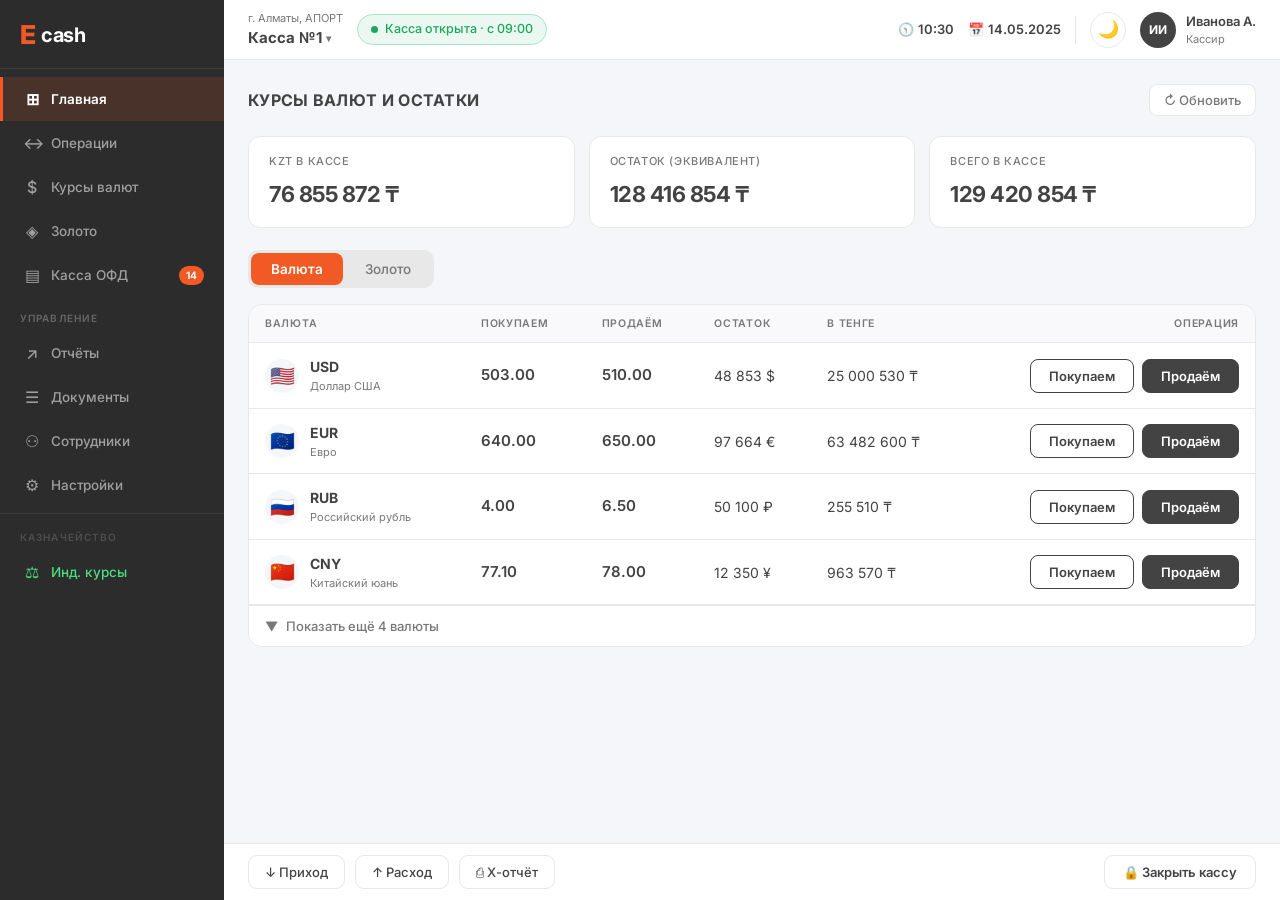
==== index.html @ a89a6f78 "refactor: move prototype files to repo root for GitHub Pages Co-Authored-By: Claude Sonnet 4.6 <nore" ====
<!DOCTYPE html>
<html lang="ru" data-theme="light">
<head>
<meta charset="UTF-8">
<meta name="viewport" content="width=device-width, initial-scale=1.0">
<title>Ecash — Касса</title>
<link rel="preconnect" href="https://fonts.googleapis.com">
<link href="https://fonts.googleapis.com/css2?family=Inter:wght@400;500;600;700;800&display=swap" rel="stylesheet">
<link rel="stylesheet" href="shared.css">
</head>
<body>

<div class="sidebar-overlay" id="overlay" onclick="closeSidebar()"></div>

<aside class="sidebar" id="sidebar">
  <div class="logo">
    <span class="logo-mark">E</span><span class="logo-name">cash</span>
  </div>
  <nav class="nav">
    <div class="nav-item active"><span class="nav-icon">⊞</span><span class="nav-label">Главная</span></div>
    <div class="nav-item" onclick="location.href='operations.html'"><span class="nav-icon">↔</span><span class="nav-label">Операции</span></div>
    <div class="nav-item"><span class="nav-icon">$</span><span class="nav-label">Курсы валют</span></div>
    <div class="nav-item"><span class="nav-icon">◈</span><span class="nav-label">Золото</span></div>
    <div class="nav-item"><span class="nav-icon">▤</span><span class="nav-label">Касса ОФД</span><span class="nav-badge">14</span></div>
    <div class="nav-section">Управление</div>
    <div class="nav-item"><span class="nav-icon">↗</span><span class="nav-label">Отчёты</span></div>
    <div class="nav-item"><span class="nav-icon">☰</span><span class="nav-label">Документы</span></div>
    <div class="nav-item"><span class="nav-icon">⚇</span><span class="nav-label">Сотрудники</span></div>
    <div class="nav-item"><span class="nav-icon">⚙</span><span class="nav-label">Настройки</span></div>
    <div class="nav-section nav-section-role">Казначейство</div>
    <div class="nav-item nav-treasury" onclick="window.open('treasury.html','treasury_window','width=1280,height=900')"><span class="nav-icon">⚖</span><span class="nav-label">Инд. курсы</span></div>
  </nav>
</aside>

<div class="main">
  <header class="header">
    <button class="hamburger" onclick="toggleSidebar()">☰</button>
    <div class="header-branch">
      <span class="header-location">г. Алматы, АПОРТ</span>
      <span class="header-cashier">Касса №1 <span class="caret">▾</span></span>
    </div>
    <div class="status-pill"><span class="status-dot"></span><span>Касса открыта · с 09:00</span></div>
    <div class="header-right">
      <span class="header-meta">🕥 <strong>10:30</strong></span>
      <span class="header-meta">📅 <strong>14.05.2025</strong></span>
      <div class="h-div"></div>
      <button class="btn-theme" onclick="toggleTheme()" id="btn-theme">🌙</button>
      <div class="header-user">
        <div class="avatar">ИИ</div>
        <div><div class="user-name">Иванова А.</div><div class="user-role">Кассир</div></div>
      </div>
    </div>
  </header>

  <div class="content">
    <div class="page-head">
      <h1 class="page-title">Курсы валют и остатки</h1>
      <button class="btn-icon-sm">↻ Обновить</button>
    </div>

    <div class="summary-cards">
      <div class="summary-card"><div class="card-label">KZT в кассе</div><div class="card-value">76 855 872 ₸</div></div>
      <div class="summary-card"><div class="card-label">Остаток (эквивалент)</div><div class="card-value">128 416 854 ₸</div></div>
      <div class="summary-card"><div class="card-label">Всего в кассе</div><div class="card-value">129 420 854 ₸</div></div>
    </div>

    <div class="tabs">
      <button class="tab active" onclick="switchTab('currency',this)">Валюта</button>
      <button class="tab" onclick="switchTab('gold',this)">Золото</button>
    </div>

    <!-- ВАЛЮТА -->
    <div id="tab-currency" class="tab-pane active">
      <div class="table-wrap">
        <table class="data-table">
          <thead>
            <tr>
              <th>Валюта</th>
              <th>Покупаем</th>
              <th>Продаём</th>
              <th>Остаток</th>
              <th>В тенге</th>
              <th style="text-align:right">Операция</th>
            </tr>
          </thead>
          <tbody>
            <tr><td><div class="cur-cell"><div class="cur-flag">🇺🇸</div><div><div class="cur-code">USD</div><div class="cur-name">Доллар США</div></div></div></td><td><span class="rate">503.00</span></td><td><span class="rate">510.00</span></td><td>48 853 $</td><td>25 000 530 ₸</td><td><div class="act-btns"><button class="btn-buy" onclick="go('buy-cur','USD')">Покупаем</button><button class="btn-sell" onclick="go('sell-cur','USD')">Продаём</button></div></td></tr>
            <tr><td><div class="cur-cell"><div class="cur-flag">🇪🇺</div><div><div class="cur-code">EUR</div><div class="cur-name">Евро</div></div></div></td><td><span class="rate">640.00</span></td><td><span class="rate">650.00</span></td><td>97 664 €</td><td>63 482 600 ₸</td><td><div class="act-btns"><button class="btn-buy" onclick="go('buy-cur','EUR')">Покупаем</button><button class="btn-sell" onclick="go('sell-cur','EUR')">Продаём</button></div></td></tr>
            <tr><td><div class="cur-cell"><div class="cur-flag">🇷🇺</div><div><div class="cur-code">RUB</div><div class="cur-name">Российский рубль</div></div></div></td><td><span class="rate">4.00</span></td><td><span class="rate">6.50</span></td><td>50 100 ₽</td><td>255 510 ₸</td><td><div class="act-btns"><button class="btn-buy" onclick="go('buy-cur','RUB')">Покупаем</button><button class="btn-sell" onclick="go('sell-cur','RUB')">Продаём</button></div></td></tr>
            <tr><td><div class="cur-cell"><div class="cur-flag">🇨🇳</div><div><div class="cur-code">CNY</div><div class="cur-name">Китайский юань</div></div></div></td><td><span class="rate">77.10</span></td><td><span class="rate">78.00</span></td><td>12 350 ¥</td><td>963 570 ₸</td><td><div class="act-btns"><button class="btn-buy" onclick="go('buy-cur','CNY')">Покупаем</button><button class="btn-sell" onclick="go('sell-cur','CNY')">Продаём</button></div></td></tr>
            <!-- Hidden extra currencies -->
            <tr class="hidden-row" id="ex-KGS"><td><div class="cur-cell"><div class="cur-flag">🇰🇬</div><div><div class="cur-code">KGS</div><div class="cur-name">Кыргызский сом</div></div></div></td><td><span class="rate">5.50</span></td><td><span class="rate">5.90</span></td><td>320 000 с</td><td>1 760 000 ₸</td><td><div class="act-btns"><button class="btn-buy" onclick="go('buy-cur','KGS')">Покупаем</button><button class="btn-sell" onclick="go('sell-cur','KGS')">Продаём</button></div></td></tr>
            <tr class="hidden-row" id="ex-GBP"><td><div class="cur-cell"><div class="cur-flag">🇬🇧</div><div><div class="cur-code">GBP</div><div class="cur-name">Британский фунт</div></div></div></td><td><span class="rate">625.00</span></td><td><span class="rate">635.00</span></td><td>8 200 £</td><td>5 127 000 ₸</td><td><div class="act-btns"><button class="btn-buy" onclick="go('buy-cur','GBP')">Покупаем</button><button class="btn-sell" onclick="go('sell-cur','GBP')">Продаём</button></div></td></tr>
            <tr class="hidden-row" id="ex-CHF"><td><div class="cur-cell"><div class="cur-flag">🇨🇭</div><div><div class="cur-code">CHF</div><div class="cur-name">Швейцарский франк</div></div></div></td><td><span class="rate">555.00</span></td><td><span class="rate">565.00</span></td><td>4 500 Fr</td><td>2 497 500 ₸</td><td><div class="act-btns"><button class="btn-buy" onclick="go('buy-cur','CHF')">Покупаем</button><button class="btn-sell" onclick="go('sell-cur','CHF')">Продаём</button></div></td></tr>
            <tr class="hidden-row" id="ex-TRY"><td><div class="cur-cell"><div class="cur-flag">🇹🇷</div><div><div class="cur-code">TRY</div><div class="cur-name">Турецкая лира</div></div></div></td><td><span class="rate">14.80</span></td><td><span class="rate">15.50</span></td><td>95 000 ₺</td><td>1 406 000 ₸</td><td><div class="act-btns"><button class="btn-buy" onclick="go('buy-cur','TRY')">Покупаем</button><button class="btn-sell" onclick="go('sell-cur','TRY')">Продаём</button></div></td></tr>
            <tr><td colspan="6" style="padding:0"><button class="btn-expand" onclick="toggleExtra()"><span class="expand-icon" id="exp-icon">▼</span><span id="exp-text">Показать ещё 4 валюты</span></button></td></tr>
          </tbody>
        </table>
      </div>
    </div>

    <!-- ЗОЛОТО -->
    <div id="tab-gold" class="tab-pane">
      <div class="table-wrap">
        <table class="data-table">
          <thead><tr><th>Актив</th><th>Покупаем</th><th>Продаём</th><th>Остаток</th><th style="text-align:right">Операция</th></tr></thead>
          <tbody>
            <tr><td><div class="cur-cell"><div class="cur-flag">🥇</div><div><div class="cur-code">1 г</div><div class="cur-name">Золотой слиток</div></div></div></td><td><span class="rate">56 991 ₸</span></td><td><span class="rate">58 992 ₸</span></td><td>—</td><td><div class="act-btns"><button class="btn-buy" onclick="go('buy-gold','GOLD1')">Покупаем</button><button class="btn-sell" disabled>Продаём</button></div></td></tr>
            <tr><td><div class="cur-cell"><div class="cur-flag">🥇</div><div><div class="cur-code">5 г</div><div class="cur-name">Золотой слиток</div></div></div></td><td><span class="rate">284 955 ₸</span></td><td><span class="rate">294 960 ₸</span></td><td>0 шт.</td><td><div class="act-btns"><button class="btn-buy" onclick="go('buy-gold','GOLD5')">Покупаем</button><button class="btn-sell" disabled>Продаём</button></div></td></tr>
            <tr><td><div class="cur-cell"><div class="cur-flag">🥇</div><div><div class="cur-code">10 г</div><div class="cur-name">Золотой слиток</div></div></div></td><td><span class="rate">569 910 ₸</span></td><td><span class="rate">589 920 ₸</span></td><td>1 шт.</td><td><div class="act-btns"><button class="btn-buy" onclick="go('buy-gold','GOLD10')">Покупаем</button><button class="btn-sell" onclick="go('sell-gold','GOLD10')">Продаём</button></div></td></tr>
            <tr><td><div class="cur-cell"><div class="cur-flag">🥇</div><div><div class="cur-code">20 г</div><div class="cur-name">Золотой слиток</div></div></div></td><td><span class="rate">1 139 820 ₸</span></td><td><span class="rate">1 179 840 ₸</span></td><td>0 шт.</td><td><div class="act-btns"><button class="btn-buy" onclick="go('buy-gold','GOLD20')">Покупаем</button><button class="btn-sell" disabled>Продаём</button></div></td></tr>
          </tbody>
        </table>
      </div>
    </div>
  </div>

  <footer class="footer">
    <button class="btn-foot">↓ Приход</button>
    <button class="btn-foot">↑ Расход</button>
    <button class="btn-foot">⎙ Х-отчёт</button>
    <div class="footer-space"></div>
    <button class="btn-close-cashier">🔒 Закрыть кассу</button>
  </footer>
</div>

<script>
// Theme
(function(){
  const t = localStorage.getItem('ecash-theme') || 'light';
  document.documentElement.dataset.theme = t;
  document.getElementById('btn-theme').textContent = t === 'dark' ? '☀️' : '🌙';
})();
function toggleTheme(){
  const d = document.documentElement.dataset.theme === 'dark';
  document.documentElement.dataset.theme = d ? 'light' : 'dark';
  document.getElementById('btn-theme').textContent = d ? '🌙' : '☀️';
  localStorage.setItem('ecash-theme', d ? 'light' : 'dark');
}

// Sidebar mobile
function toggleSidebar(){
  document.getElementById('sidebar').classList.toggle('mobile-open');
  document.getElementById('overlay').classList.toggle('show');
}
function closeSidebar(){
  document.getElementById('sidebar').classList.remove('mobile-open');
  document.getElementById('overlay').classList.remove('show');
}

// Tabs
function switchTab(n,el){
  document.querySelectorAll('.tab').forEach(b=>b.classList.remove('active'));
  document.querySelectorAll('.tab-pane').forEach(p=>p.classList.remove('active'));
  el.classList.add('active');
  document.getElementById('tab-'+n).classList.add('active');
}

// Expand currencies
let extraOpen=false;
function toggleExtra(){
  extraOpen=!extraOpen;
  ['KGS','GBP','CHF','TRY'].forEach(c=>document.getElementById('ex-'+c).classList.toggle('visible',extraOpen));
  document.getElementById('exp-icon').classList.toggle('open',extraOpen);
  document.getElementById('exp-text').textContent=extraOpen?'Свернуть':'Показать ещё 4 валюты';
}

function go(t,c){ location.href='operation.html?t='+t+'&c='+c+'&new=1'; }
</script>
</body>
</html>
---- shared.css ----
/* ===== ECASH DESIGN SYSTEM ===== */

/* LIGHT THEME (default) */
:root {
  --brand: #F15A25;
  --sidebar-bg: #2C2C2C;
  --bg: #F4F6F9;
  --surface: #FFFFFF;
  --surface-2: #F9F9FB;
  --border: #E8E8E8;
  --text: #434343;
  --text-mid: #787878;
  --text-light: #B0B0B0;
  --success: #1BA85D;
  --success-bg: #EBF8F2;
  --success-border: #A7E4C5;
  --danger: #D93025;
  --danger-bg: #FEF0EF;
  --danger-border: #F5C2C0;
  --warning-bg: #FFF8E7;
  --warning-border: #F5D97A;
  --warning-text: #7A5800;
  --info-bg: #F0F5FF;
  --info-border: #C3D4F5;
  --pending-bg: #FFF8E7;
  --pending-border: #F5D97A;
  --shadow: 0 2px 12px rgba(0,0,0,0.07);
}

/* DARK THEME */
[data-theme="dark"] {
  --bg: #111111;
  --surface: #1C1C1C;
  --surface-2: #242424;
  --border: #2E2E2E;
  --text: #EFEFEF;
  --text-mid: #909090;
  --text-light: #555555;
  --success-bg: #0D2E1A;
  --success-border: #1A5C36;
  --danger-bg: #2A0D0A;
  --danger-border: #5C1A16;
  --warning-bg: #2A1F00;
  --warning-border: #6B4E00;
  --warning-text: #F5C842;
  --info-bg: #0D1A2E;
  --info-border: #1A3A6B;
  --pending-bg: #2A1F00;
  --pending-border: #6B4E00;
  --shadow: 0 2px 12px rgba(0,0,0,0.3);
}

*, *::before, *::after { margin:0; padding:0; box-sizing:border-box; }

body {
  font-family: 'Inter', -apple-system, BlinkMacSystemFont, sans-serif;
  background: var(--bg);
  color: var(--text);
  display: flex;
  height: 100vh;
  overflow: hidden;
  font-size: 14px;
  line-height: 1.5;
  transition: background 0.2s, color 0.2s;
}

/* ===== SIDEBAR ===== */
.sidebar {
  width: 224px;
  background: var(--sidebar-bg);
  display: flex;
  flex-direction: column;
  flex-shrink: 0;
  transition: width 0.2s;
  z-index: 50;
}

.logo {
  padding: 20px 20px 18px;
  border-bottom: 1px solid rgba(255,255,255,0.08);
  display: flex;
  align-items: center;
  gap: 6px;
  overflow: hidden;
}

.logo-mark { font-size: 26px; font-weight: 800; color: var(--brand); letter-spacing: -1px; line-height: 1; }
.logo-name { font-size: 20px; font-weight: 700; color: #FFFFFF; letter-spacing: -0.5px; white-space: nowrap; }

.nav { flex: 1; padding: 8px 0; overflow-y: auto; overflow-x: hidden; }
.nav::-webkit-scrollbar { width: 3px; }
.nav::-webkit-scrollbar-track { background: transparent; }
.nav::-webkit-scrollbar-thumb { background: rgba(255,255,255,0.1); border-radius: 3px; }

.nav-section {
  padding: 14px 20px 5px;
  font-size: 10px;
  font-weight: 600;
  text-transform: uppercase;
  letter-spacing: 1.1px;
  color: rgba(255,255,255,0.28);
  white-space: nowrap;
  overflow: hidden;
}

.nav-item {
  display: flex;
  align-items: center;
  gap: 10px;
  padding: 10px 20px;
  font-size: 13.5px;
  font-weight: 500;
  color: rgba(255,255,255,0.55);
  border-left: 3px solid transparent;
  cursor: pointer;
  transition: all 0.13s;
  white-space: nowrap;
  overflow: hidden;
  text-decoration: none;
}
.nav-item:hover { background: rgba(255,255,255,0.07); color: rgba(255,255,255,0.9); }
.nav-item.active { background: rgba(241,90,37,0.15); color: #fff; border-left-color: var(--brand); font-weight: 600; }

.nav-icon { font-size: 16px; width: 18px; text-align: center; flex-shrink: 0; }
.nav-label { flex: 1; overflow: hidden; }
.nav-badge { background: var(--brand); color: #fff; font-size: 10px; font-weight: 700; padding: 2px 7px; border-radius: 20px; flex-shrink: 0; }

/* Treasury role switch item */
.nav-item.nav-treasury { color: #4ade80; border-left-color: transparent; }
.nav-item.nav-treasury:hover { background: rgba(27,168,93,.15); color: #6ee7a0; }
.nav-item.nav-treasury.active { background: rgba(27,168,93,.2); color: #4ade80; border-left-color: #1BA85D; }
.nav-section.nav-section-role { color: rgba(255,255,255,.16); border-top: 1px solid rgba(255,255,255,.08); margin-top: 6px; padding-top: 16px; }

/* ===== MAIN ===== */
.main { flex: 1; display: flex; flex-direction: column; overflow: hidden; min-width: 0; }

/* ===== HEADER ===== */
.header {
  background: var(--surface);
  border-bottom: 1px solid var(--border);
  padding: 0 24px;
  height: 60px;
  display: flex;
  align-items: center;
  gap: 14px;
  flex-shrink: 0;
  transition: background 0.2s, border-color 0.2s;
}

.header-branch { display: flex; flex-direction: column; gap: 1px; }
.header-location { font-size: 11px; color: var(--text-mid); }
.header-cashier { font-size: 15px; font-weight: 700; cursor: pointer; display: flex; align-items: center; gap: 4px; }
.caret { font-size: 10px; color: var(--text-mid); }

.status-pill {
  display: flex;
  align-items: center;
  gap: 7px;
  background: var(--success-bg);
  border: 1px solid var(--success-border);
  color: var(--success);
  font-size: 12.5px;
  font-weight: 500;
  padding: 5px 13px;
  border-radius: 20px;
  white-space: nowrap;
}
.status-dot { width: 7px; height: 7px; border-radius: 50%; background: var(--success); }

.header-right { margin-left: auto; display: flex; align-items: center; gap: 14px; }

.header-meta { font-size: 13px; color: var(--text-mid); white-space: nowrap; }
.header-meta strong { color: var(--text); font-weight: 600; }

.h-div { width: 1px; height: 28px; background: var(--border); }

/* THEME TOGGLE */
.btn-theme {
  width: 36px;
  height: 36px;
  border-radius: 50%;
  border: 1.5px solid var(--border);
  background: var(--surface);
  cursor: pointer;
  display: flex;
  align-items: center;
  justify-content: center;
  font-size: 17px;
  transition: all 0.13s;
  flex-shrink: 0;
}
.btn-theme:hover { border-color: var(--text); }

/* HAMBURGER */
.hamburger {
  display: none;
  width: 36px;
  height: 36px;
  border: 1.5px solid var(--border);
  background: var(--surface);
  border-radius: 8px;
  cursor: pointer;
  align-items: center;
  justify-content: center;
  font-size: 18px;
  color: var(--text);
  flex-shrink: 0;
}

.header-user { display: flex; align-items: center; gap: 10px; cursor: pointer; }
.avatar { width: 36px; height: 36px; border-radius: 50%; background: var(--text); color: var(--surface); font-size: 12px; font-weight: 700; display: flex; align-items: center; justify-content: center; flex-shrink: 0; }
.user-name { font-size: 13px; font-weight: 600; }
.user-role { font-size: 11px; color: var(--text-mid); }

/* ===== CONTENT ===== */
.content { flex: 1; overflow-y: auto; padding: 24px; }
.content::-webkit-scrollbar { width: 6px; }
.content::-webkit-scrollbar-track { background: transparent; }
.content::-webkit-scrollbar-thumb { background: var(--border); border-radius: 3px; }

.back-link {
  display: inline-flex;
  align-items: center;
  gap: 6px;
  color: var(--text-mid);
  font-size: 13px;
  font-weight: 500;
  cursor: pointer;
  margin-bottom: 20px;
  transition: color 0.13s;
}
.back-link:hover { color: var(--text); }

.page-head { display: flex; align-items: center; justify-content: space-between; margin-bottom: 20px; flex-wrap: wrap; gap: 12px; }
.page-title { font-size: 16px; font-weight: 700; text-transform: uppercase; letter-spacing: 0.3px; }

/* ===== CARDS ===== */
.card {
  background: var(--surface);
  border: 1px solid var(--border);
  border-radius: 14px;
  padding: 20px 24px;
  margin-bottom: 16px;
  transition: background 0.2s, border-color 0.2s;
  box-shadow: var(--shadow);
}

.summary-cards { display: grid; grid-template-columns: repeat(3,1fr); gap: 14px; margin-bottom: 22px; }
.summary-card { background: var(--surface); border: 1px solid var(--border); border-radius: 12px; padding: 16px 20px; transition: background 0.2s; }
.card-label { font-size: 11px; font-weight: 500; text-transform: uppercase; letter-spacing: 0.6px; color: var(--text-mid); margin-bottom: 8px; }
.card-value { font-size: 22px; font-weight: 700; letter-spacing: -0.5px; color: var(--text); }

/* ===== TABS ===== */
.tabs { display: inline-flex; background: var(--border); border-radius: 10px; padding: 3px; gap: 2px; margin-bottom: 16px; }
.tab { padding: 8px 20px; border: none; background: none; border-radius: 8px; font-family: inherit; font-size: 13.5px; font-weight: 500; color: var(--text-mid); cursor: pointer; transition: all 0.13s; white-space: nowrap; }
.tab.active { background: var(--brand); color: white; font-weight: 600; }

/* ===== TABLE ===== */
.table-wrap { background: var(--surface); border: 1px solid var(--border); border-radius: 14px; overflow: hidden; margin-bottom: 16px; transition: background 0.2s; }
.data-table { width: 100%; border-collapse: collapse; }
.data-table thead th { padding: 11px 16px; text-align: left; font-size: 10.5px; font-weight: 600; text-transform: uppercase; letter-spacing: 0.7px; color: var(--text-mid); background: var(--surface-2); border-bottom: 1px solid var(--border); }
.data-table tbody tr { border-bottom: 1px solid var(--border); transition: background 0.1s; }
.data-table tbody tr:last-child { border-bottom: none; }
.data-table tbody tr:hover { background: var(--surface-2); }
.data-table td { padding: 13px 16px; vertical-align: middle; color: var(--text); }

.cur-cell { display: flex; align-items: center; gap: 11px; }
.cur-flag { width: 34px; height: 34px; border-radius: 50%; background: var(--bg); display: flex; align-items: center; justify-content: center; font-size: 20px; flex-shrink: 0; }
.cur-code { font-weight: 700; font-size: 14px; }
.cur-name { font-size: 11px; color: var(--text-mid); margin-top: 1px; }
.rate { font-weight: 600; font-size: 15px; }

/* ===== BUTTONS ===== */
.act-btns { display: flex; gap: 8px; justify-content: flex-end; }

.btn-buy {
  padding: 8px 18px;
  border: 1.5px solid var(--text);
  background: transparent;
  color: var(--text);
  border-radius: 8px;
  font-family: inherit;
  font-size: 13px;
  font-weight: 600;
  cursor: pointer;
  transition: all 0.13s;
  white-space: nowrap;
}
.btn-buy:hover { background: var(--text); color: var(--surface); }

.btn-sell {
  padding: 8px 18px;
  border: 1.5px solid var(--text);
  background: var(--text);
  color: var(--surface);
  border-radius: 8px;
  font-family: inherit;
  font-size: 13px;
  font-weight: 600;
  cursor: pointer;
  transition: all 0.13s;
  white-space: nowrap;
}
.btn-sell:hover { opacity: 0.85; }
.btn-sell:disabled { background: var(--border); border-color: var(--border); color: var(--text-light); cursor: not-allowed; }

.btn-primary {
  display: inline-flex; align-items: center; justify-content: center; gap: 8px;
  padding: 14px 24px;
  border: none;
  background: var(--brand);
  color: white;
  border-radius: 10px;
  font-family: inherit;
  font-size: 14px;
  font-weight: 700;
  cursor: pointer;
  transition: opacity 0.13s;
  white-space: nowrap;
}
.btn-primary:hover { opacity: 0.9; }
.btn-primary:disabled { background: var(--text-light); cursor: not-allowed; opacity: 1; }

.btn-secondary {
  display: inline-flex; align-items: center; justify-content: center; gap: 8px;
  padding: 14px 24px;
  border: 1.5px solid var(--border);
  background: var(--surface);
  color: var(--text);
  border-radius: 10px;
  font-family: inherit;
  font-size: 14px;
  font-weight: 600;
  cursor: pointer;
  transition: border-color 0.13s;
  white-space: nowrap;
}
.btn-secondary:hover { border-color: var(--text); }

.btn-danger {
  display: inline-flex; align-items: center; justify-content: center; gap: 8px;
  padding: 14px 24px;
  border: 1.5px solid var(--danger);
  background: transparent;
  color: var(--danger);
  border-radius: 10px;
  font-family: inherit;
  font-size: 14px;
  font-weight: 600;
  cursor: pointer;
  transition: all 0.13s;
}
.btn-danger:hover { background: var(--danger); color: white; }

.btn-icon-sm {
  padding: 7px 14px;
  border: 1.5px solid var(--border);
  background: var(--surface);
  border-radius: 8px;
  cursor: pointer;
  font-size: 13px;
  color: var(--text-mid);
  font-family: inherit;
  font-weight: 500;
  transition: all 0.13s;
  display: flex; align-items: center; gap: 6px;
}
.btn-icon-sm:hover { border-color: var(--text); color: var(--text); }

/* STATUS BADGES */
.badge {
  display: inline-flex; align-items: center; gap: 5px;
  padding: 4px 10px;
  border-radius: 20px;
  font-size: 11.5px;
  font-weight: 600;
  white-space: nowrap;
}
.badge-pending { background: var(--pending-bg); color: #8A6A00; border: 1px solid var(--pending-border); }
.badge-approved { background: var(--success-bg); color: var(--success); border: 1px solid var(--success-border); }
.badge-executed { background: var(--success-bg); color: var(--success); border: 1px solid var(--success-border); }
.badge-rejected { background: var(--danger-bg); color: var(--danger); border: 1px solid var(--danger-border); }
.badge-cancelled { background: var(--surface-2); color: var(--text-mid); border: 1px solid var(--border); }

/* FORMS */
.form-grid-1 { display: grid; grid-template-columns: 1fr; gap: 16px; margin-bottom: 16px; }
.form-grid-2 { display: grid; grid-template-columns: 1fr 1fr; gap: 16px; margin-bottom: 16px; }
.form-grid-3 { display: grid; grid-template-columns: 1fr 1fr 1fr; gap: 16px; margin-bottom: 16px; }
.form-grid-4 { display: grid; grid-template-columns: 1fr 1fr 1fr 1fr; gap: 16px; margin-bottom: 16px; }
.span-2 { grid-column: span 2; }
.span-3 { grid-column: span 3; }

.form-group { display: flex; flex-direction: column; gap: 7px; }
.form-label { font-size: 11px; font-weight: 600; text-transform: uppercase; letter-spacing: 0.6px; color: var(--text-mid); display: flex; align-items: center; gap: 4px; }
.req { color: var(--brand); font-size: 14px; line-height: 1; }

.form-input, .form-select, .form-textarea {
  padding: 12px 14px;
  border: 1.5px solid var(--border);
  border-radius: 9px;
  font-family: inherit;
  font-size: 14px;
  color: var(--text);
  background: var(--surface);
  outline: none;
  transition: border-color 0.15s, background 0.2s;
  width: 100%;
  appearance: none;
}
.form-input:focus, .form-select:focus, .form-textarea:focus { border-color: var(--text); }
.form-input[readonly], .form-input.readonly { background: var(--surface-2); color: var(--text-mid); cursor: default; }
.form-input.error { border-color: var(--danger); }
.form-select { background-image: url("data:image/svg+xml,%3Csvg xmlns='http://www.w3.org/2000/svg' width='12' height='8' viewBox='0 0 12 8'%3E%3Cpath fill='%23787878' d='M6 8L0 0h12z'/%3E%3C/svg%3E"); background-repeat: no-repeat; background-position: right 14px center; padding-right: 36px; cursor: pointer; }
.form-textarea { resize: vertical; min-height: 80px; }

.input-wrap { position: relative; }
.input-wrap .form-input { padding-right: 50px; }
.input-suffix { position: absolute; right: 14px; top: 50%; transform: translateY(-50%); font-size: 13px; font-weight: 600; color: var(--text-mid); pointer-events: none; }

.field-error { font-size: 11px; color: var(--danger); display: none; }
.field-error.show { display: block; }

/* TOGGLE BUTTON GROUP */
.toggle-group { display: flex; border: 1.5px solid var(--border); border-radius: 9px; overflow: hidden; }
.toggle-opt { flex: 1; padding: 11px; border: none; border-right: 1.5px solid var(--border); background: var(--surface); font-family: inherit; font-size: 13.5px; font-weight: 500; color: var(--text-mid); cursor: pointer; transition: all 0.13s; text-align: center; }
.toggle-opt:last-child { border-right: none; }
.toggle-opt.active { background: var(--text); color: var(--surface); font-weight: 600; }

/* DIVIDER */
.card-sep { height: 1px; background: var(--border); margin: 4px -24px 20px; }
.form-sep { height: 1px; background: var(--border); margin-bottom: 20px; }

/* ===== FOOTER ===== */
.footer {
  background: var(--surface);
  border-top: 1px solid var(--border);
  padding: 11px 24px;
  display: flex;
  align-items: center;
  gap: 10px;
  flex-shrink: 0;
  transition: background 0.2s;
}
.btn-foot { display: flex; align-items: center; gap: 7px; padding: 8px 16px; border: 1.5px solid var(--border); background: var(--surface); border-radius: 9px; font-family: inherit; font-size: 13px; font-weight: 500; color: var(--text); cursor: pointer; transition: border-color 0.13s; }
.btn-foot:hover { border-color: var(--text); }
.footer-space { flex: 1; }
.btn-close-cashier { display: flex; align-items: center; gap: 7px; padding: 8px 18px; border: 1.5px solid var(--border); background: var(--surface); color: var(--text); border-radius: 9px; font-family: inherit; font-size: 13px; font-weight: 600; cursor: pointer; transition: all 0.13s; }
.btn-close-cashier:hover { border-color: var(--danger); color: var(--danger); }

/* EXPAND TABLE BUTTON */
.btn-expand { width: 100%; padding: 12px 16px; border: none; border-top: 1px solid var(--border); background: var(--surface); font-family: inherit; font-size: 13px; font-weight: 500; color: var(--text-mid); cursor: pointer; text-align: left; display: flex; align-items: center; gap: 8px; transition: background 0.1s; }
.btn-expand:hover { background: var(--surface-2); color: var(--text); }
.expand-icon { display: inline-block; transition: transform 0.2s; }
.expand-icon.open { transform: rotate(180deg); }
.hidden-row { display: none; }
.hidden-row.visible { display: table-row; }
.tab-pane { display: none; }
.tab-pane.active { display: block; }

/* OVERLAY for mobile sidebar */
.sidebar-overlay { display: none; position: fixed; inset: 0; background: rgba(0,0,0,0.5); z-index: 40; }
.sidebar-overlay.show { display: block; }

/* ===== RESPONSIVE ===== */
@media (max-width: 1023px) {
  .sidebar { width: 64px; }
  .logo-name { display: none; }
  .nav-label { display: none; }
  .nav-badge { display: none; }
  .nav-section { display: none; }
  .nav-item { justify-content: center; padding: 12px; gap: 0; }
  .status-pill span:not(.status-dot) { display: none; }
  .header-meta { display: none; }
  .summary-cards { grid-template-columns: 1fr 1fr; }
  .user-name, .user-role { display: none; }
}

@media (max-width: 767px) {
  .sidebar { position: fixed; left: -224px; width: 224px; height: 100vh; transition: left 0.25s; }
  .sidebar.mobile-open { left: 0; }
  .sidebar.mobile-open .logo-name { display: block; }
  .sidebar.mobile-open .nav-label { display: block; }
  .sidebar.mobile-open .nav-badge { display: flex; }
  .sidebar.mobile-open .nav-section { display: block; }
  .sidebar.mobile-open .nav-item { justify-content: flex-start; padding: 10px 20px; gap: 10px; }
  .hamburger { display: flex; }
  .summary-cards { grid-template-columns: 1fr; }
  .form-grid-2, .form-grid-3, .form-grid-4 { grid-template-columns: 1fr; }
  .span-2, .span-3 { grid-column: span 1; }
  .content { padding: 16px; }
  .header { padding: 0 16px; }
  .footer { padding: 10px 16px; }
  .btn-foot span { display: none; }
  .act-btns { flex-direction: column; }
  .btn-buy, .btn-sell { width: 100%; justify-content: center; }
  .op-tabs { flex-wrap: wrap; }
  .op-tab { flex: 1; }
  .data-table { font-size: 12px; }
  .data-table td, .data-table th { padding: 10px 10px; }
  .cur-flag { width: 28px; height: 28px; font-size: 17px; }
}

/* Theme transition */
* { transition-property: background-color, border-color, color; transition-duration: 0.2s; }
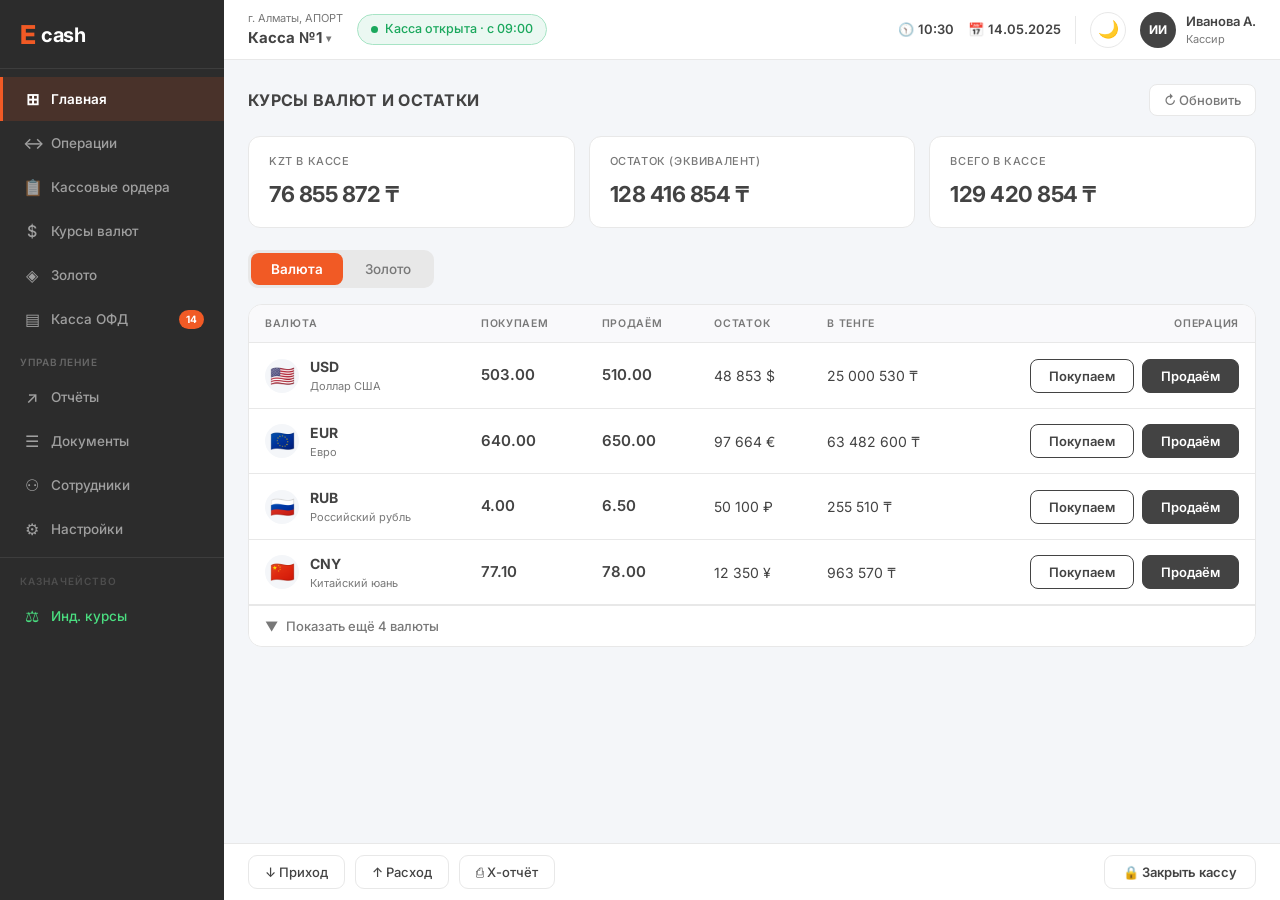
==== commit 8fcdbfb7: "feat: add cash orders module (PKO/RKO) with accountant and cashier roles - cash-orders.html: registr" ====
--- a/index.html
+++ b/index.html
@@ -19,6 +19,7 @@
   <nav class="nav">
     <div class="nav-item active"><span class="nav-icon">⊞</span><span class="nav-label">Главная</span></div>
     <div class="nav-item" onclick="location.href='operations.html'"><span class="nav-icon">↔</span><span class="nav-label">Операции</span></div>
+    <div class="nav-item" onclick="location.href='cash-orders.html'"><span class="nav-icon">📋</span><span class="nav-label">Кассовые ордера</span></div>
     <div class="nav-item"><span class="nav-icon">$</span><span class="nav-label">Курсы валют</span></div>
     <div class="nav-item"><span class="nav-icon">◈</span><span class="nav-label">Золото</span></div>
     <div class="nav-item"><span class="nav-icon">▤</span><span class="nav-label">Касса ОФД</span><span class="nav-badge">14</span></div>
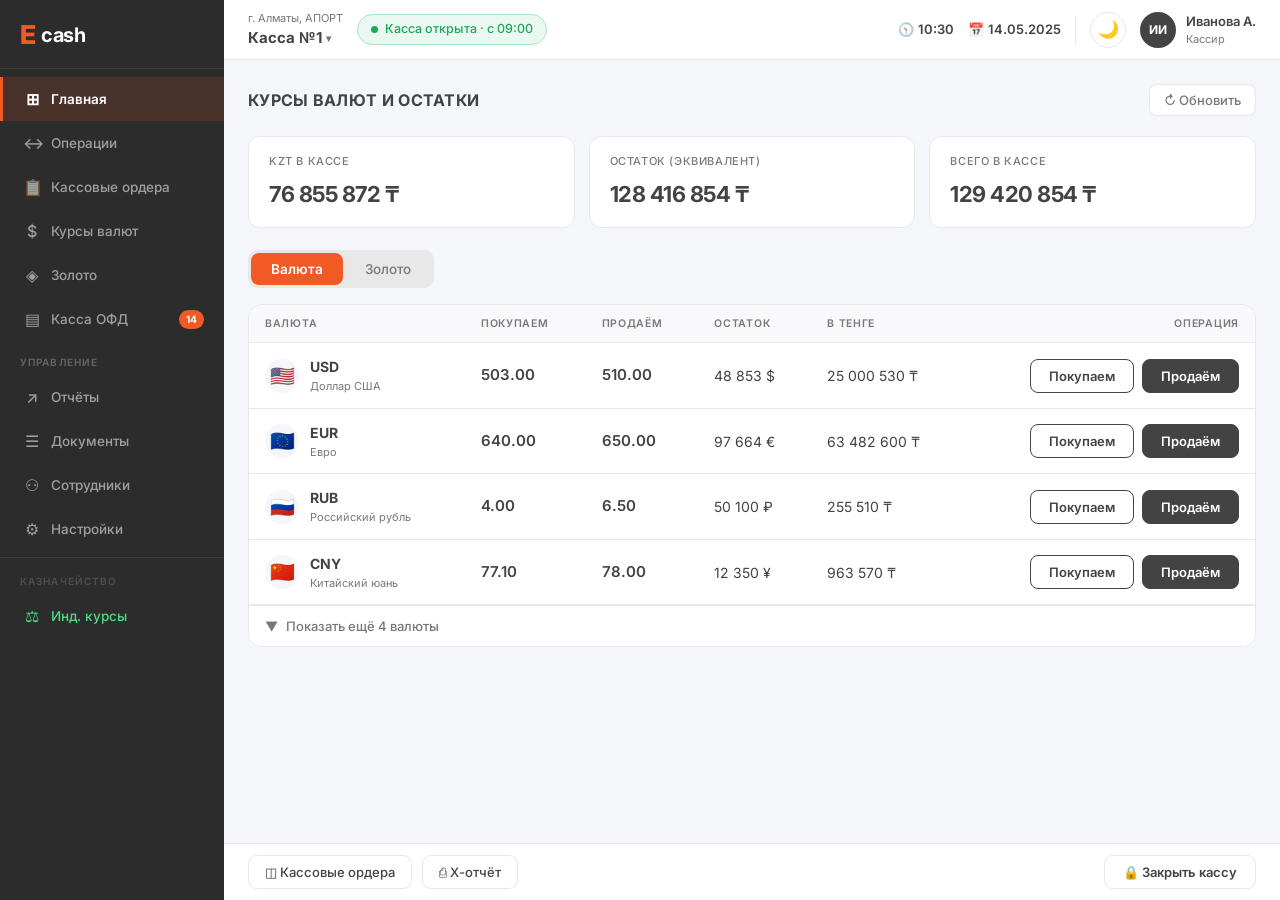
==== commit 94edc529: "feat: match official KO-1 PKO form exactly + remove Приход/Расход from main page - index.html: remov" ====
--- a/index.html
+++ b/index.html
@@ -117,8 +117,7 @@
   </div>
 
   <footer class="footer">
-    <button class="btn-foot">↓ Приход</button>
-    <button class="btn-foot">↑ Расход</button>
+    <button class="btn-foot" onclick="location.href='cash-orders.html'">◫ Кассовые ордера</button>
     <button class="btn-foot">⎙ Х-отчёт</button>
     <div class="footer-space"></div>
     <button class="btn-close-cashier">🔒 Закрыть кассу</button>
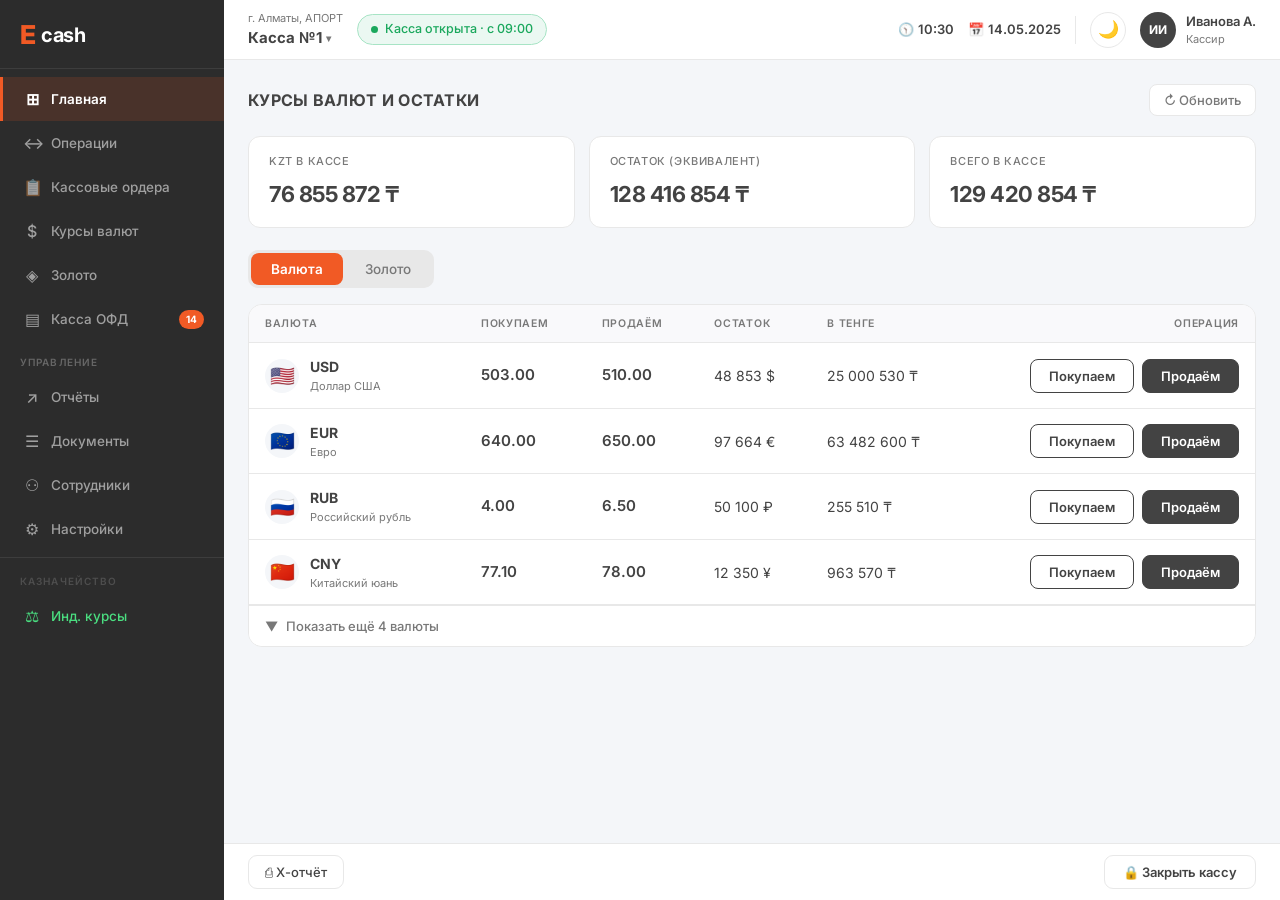
==== commit f16abff3: "fix: remove Кассовые ордера from main footer, swap role order in sidebar Co-Authored-By: Claude Sonn" ====
--- a/index.html
+++ b/index.html
@@ -117,7 +117,6 @@
   </div>
 
   <footer class="footer">
-    <button class="btn-foot" onclick="location.href='cash-orders.html'">◫ Кассовые ордера</button>
     <button class="btn-foot">⎙ Х-отчёт</button>
     <div class="footer-space"></div>
     <button class="btn-close-cashier">🔒 Закрыть кассу</button>
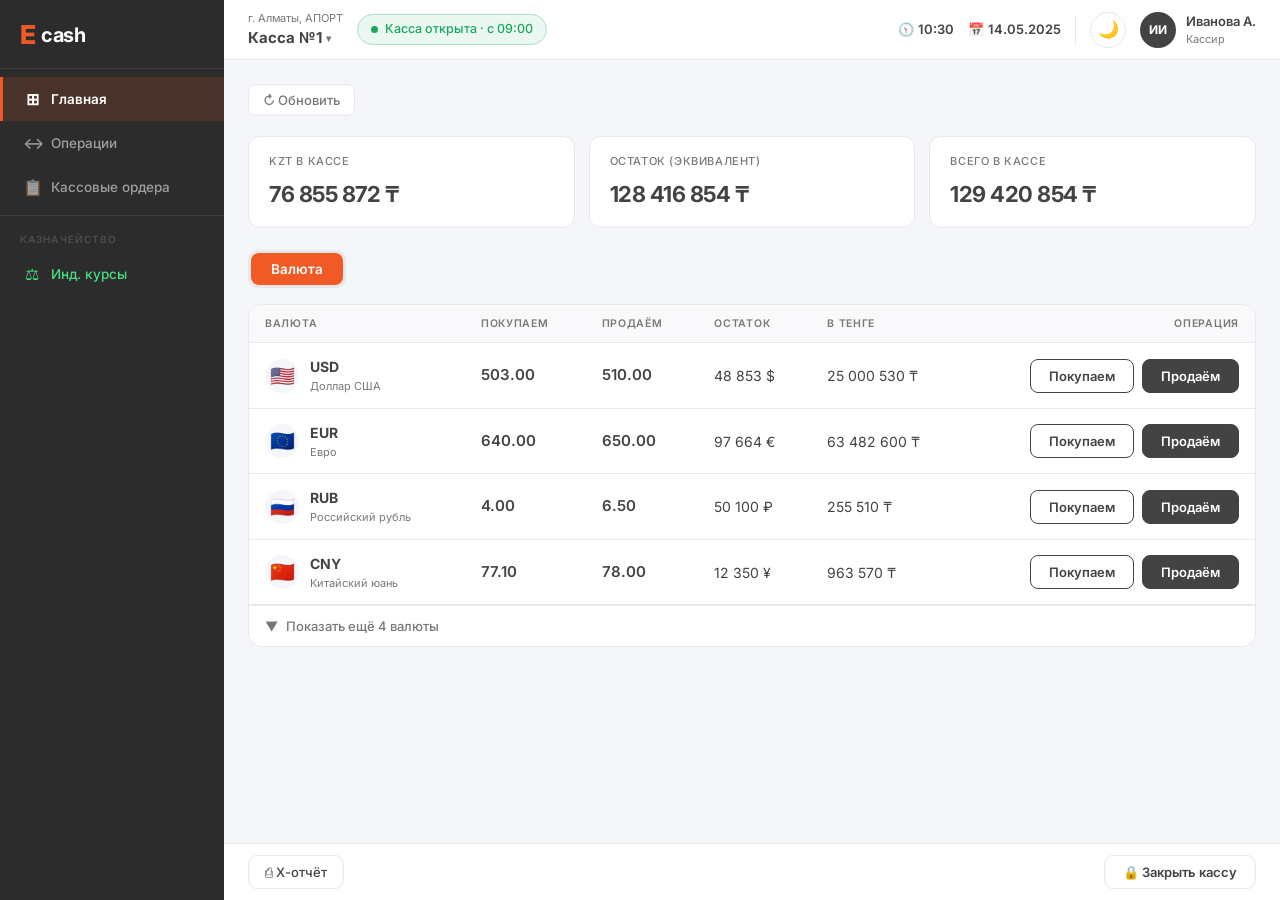
==== commit 848fa846: "fix: remove non-working nav items from all sidebars Removed: Курсы валют, Золото, Касса ОФД, Отчёты," ====
--- a/index.html
+++ b/index.html
@@ -20,14 +20,6 @@
     <div class="nav-item active"><span class="nav-icon">⊞</span><span class="nav-label">Главная</span></div>
     <div class="nav-item" onclick="location.href='operations.html'"><span class="nav-icon">↔</span><span class="nav-label">Операции</span></div>
     <div class="nav-item" onclick="location.href='cash-orders.html'"><span class="nav-icon">📋</span><span class="nav-label">Кассовые ордера</span></div>
-    <div class="nav-item"><span class="nav-icon">$</span><span class="nav-label">Курсы валют</span></div>
-    <div class="nav-item"><span class="nav-icon">◈</span><span class="nav-label">Золото</span></div>
-    <div class="nav-item"><span class="nav-icon">▤</span><span class="nav-label">Касса ОФД</span><span class="nav-badge">14</span></div>
-    <div class="nav-section">Управление</div>
-    <div class="nav-item"><span class="nav-icon">↗</span><span class="nav-label">Отчёты</span></div>
-    <div class="nav-item"><span class="nav-icon">☰</span><span class="nav-label">Документы</span></div>
-    <div class="nav-item"><span class="nav-icon">⚇</span><span class="nav-label">Сотрудники</span></div>
-    <div class="nav-item"><span class="nav-icon">⚙</span><span class="nav-label">Настройки</span></div>
     <div class="nav-section nav-section-role">Казначейство</div>
     <div class="nav-item nav-treasury" onclick="window.open('treasury.html','treasury_window','width=1280,height=900')"><span class="nav-icon">⚖</span><span class="nav-label">Инд. курсы</span></div>
   </nav>
@@ -55,7 +47,6 @@
 
   <div class="content">
     <div class="page-head">
-      <h1 class="page-title">Курсы валют и остатки</h1>
       <button class="btn-icon-sm">↻ Обновить</button>
     </div>
 
@@ -67,7 +58,6 @@
 
     <div class="tabs">
       <button class="tab active" onclick="switchTab('currency',this)">Валюта</button>
-      <button class="tab" onclick="switchTab('gold',this)">Золото</button>
     </div>
 
     <!-- ВАЛЮТА -->
@@ -106,10 +96,6 @@
         <table class="data-table">
           <thead><tr><th>Актив</th><th>Покупаем</th><th>Продаём</th><th>Остаток</th><th style="text-align:right">Операция</th></tr></thead>
           <tbody>
-            <tr><td><div class="cur-cell"><div class="cur-flag">🥇</div><div><div class="cur-code">1 г</div><div class="cur-name">Золотой слиток</div></div></div></td><td><span class="rate">56 991 ₸</span></td><td><span class="rate">58 992 ₸</span></td><td>—</td><td><div class="act-btns"><button class="btn-buy" onclick="go('buy-gold','GOLD1')">Покупаем</button><button class="btn-sell" disabled>Продаём</button></div></td></tr>
-            <tr><td><div class="cur-cell"><div class="cur-flag">🥇</div><div><div class="cur-code">5 г</div><div class="cur-name">Золотой слиток</div></div></div></td><td><span class="rate">284 955 ₸</span></td><td><span class="rate">294 960 ₸</span></td><td>0 шт.</td><td><div class="act-btns"><button class="btn-buy" onclick="go('buy-gold','GOLD5')">Покупаем</button><button class="btn-sell" disabled>Продаём</button></div></td></tr>
-            <tr><td><div class="cur-cell"><div class="cur-flag">🥇</div><div><div class="cur-code">10 г</div><div class="cur-name">Золотой слиток</div></div></div></td><td><span class="rate">569 910 ₸</span></td><td><span class="rate">589 920 ₸</span></td><td>1 шт.</td><td><div class="act-btns"><button class="btn-buy" onclick="go('buy-gold','GOLD10')">Покупаем</button><button class="btn-sell" onclick="go('sell-gold','GOLD10')">Продаём</button></div></td></tr>
-            <tr><td><div class="cur-cell"><div class="cur-flag">🥇</div><div><div class="cur-code">20 г</div><div class="cur-name">Золотой слиток</div></div></div></td><td><span class="rate">1 139 820 ₸</span></td><td><span class="rate">1 179 840 ₸</span></td><td>0 шт.</td><td><div class="act-btns"><button class="btn-buy" onclick="go('buy-gold','GOLD20')">Покупаем</button><button class="btn-sell" disabled>Продаём</button></div></td></tr>
           </tbody>
         </table>
       </div>
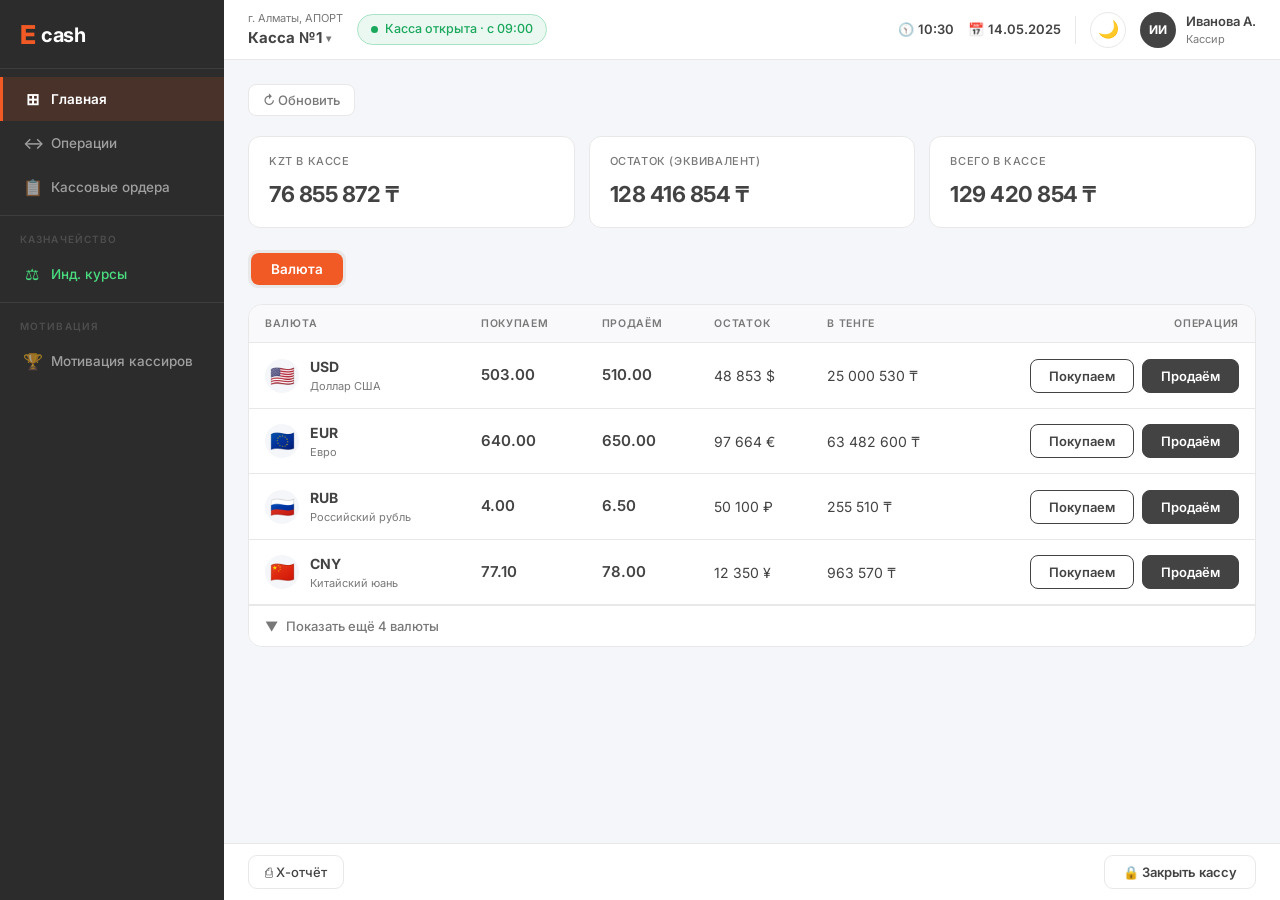
==== commit 2ad9a673: "feat: add AFM reconciliation block to cash orders, motivation section, React rewrites - Add "Сверка " ====
--- a/index.html
+++ b/index.html
@@ -22,6 +22,8 @@
     <div class="nav-item" onclick="location.href='cash-orders.html'"><span class="nav-icon">📋</span><span class="nav-label">Кассовые ордера</span></div>
     <div class="nav-section nav-section-role">Казначейство</div>
     <div class="nav-item nav-treasury" onclick="window.open('treasury.html','treasury_window','width=1280,height=900')"><span class="nav-icon">⚖</span><span class="nav-label">Инд. курсы</span></div>
+    <div class="nav-section nav-section-role">Мотивация</div>
+    <div class="nav-item" onclick="location.href='motivation.html'"><span class="nav-icon">🏆</span><span class="nav-label">Мотивация кассиров</span></div>
   </nav>
 </aside>
 
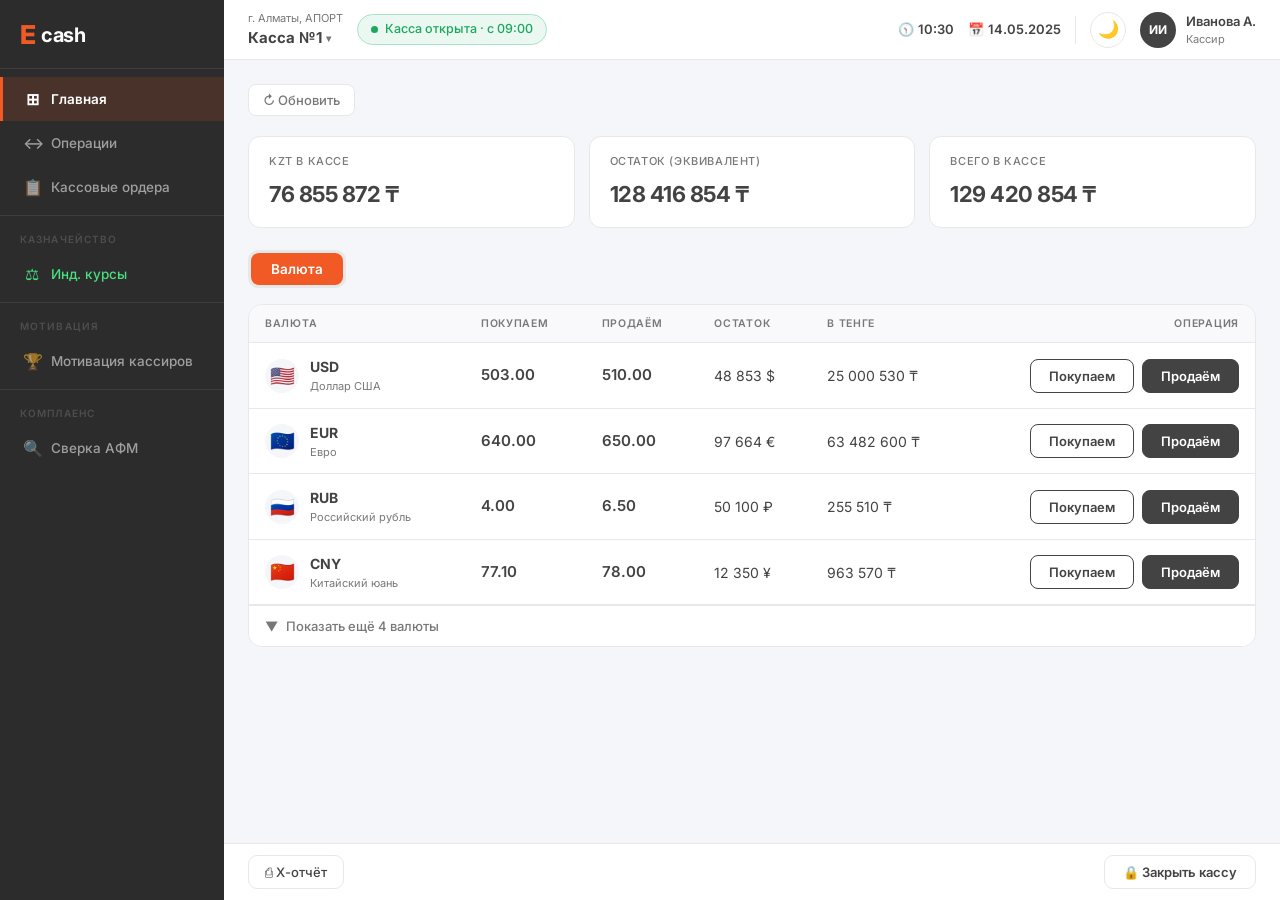
==== commit 011a6bd1: "refactor: move AFM reconciliation out of cash orders into its own page Sverka AFM was embedded as a " ====
--- a/index.html
+++ b/index.html
@@ -24,6 +24,8 @@
     <div class="nav-item nav-treasury" onclick="window.open('treasury.html','treasury_window','width=1280,height=900')"><span class="nav-icon">⚖</span><span class="nav-label">Инд. курсы</span></div>
     <div class="nav-section nav-section-role">Мотивация</div>
     <div class="nav-item" onclick="location.href='motivation.html'"><span class="nav-icon">🏆</span><span class="nav-label">Мотивация кассиров</span></div>
+    <div class="nav-section nav-section-role">Комплаенс</div>
+    <div class="nav-item" onclick="location.href='afm-reconciliation.html'"><span class="nav-icon">🔍</span><span class="nav-label">Сверка АФМ</span></div>
   </nav>
 </aside>
 
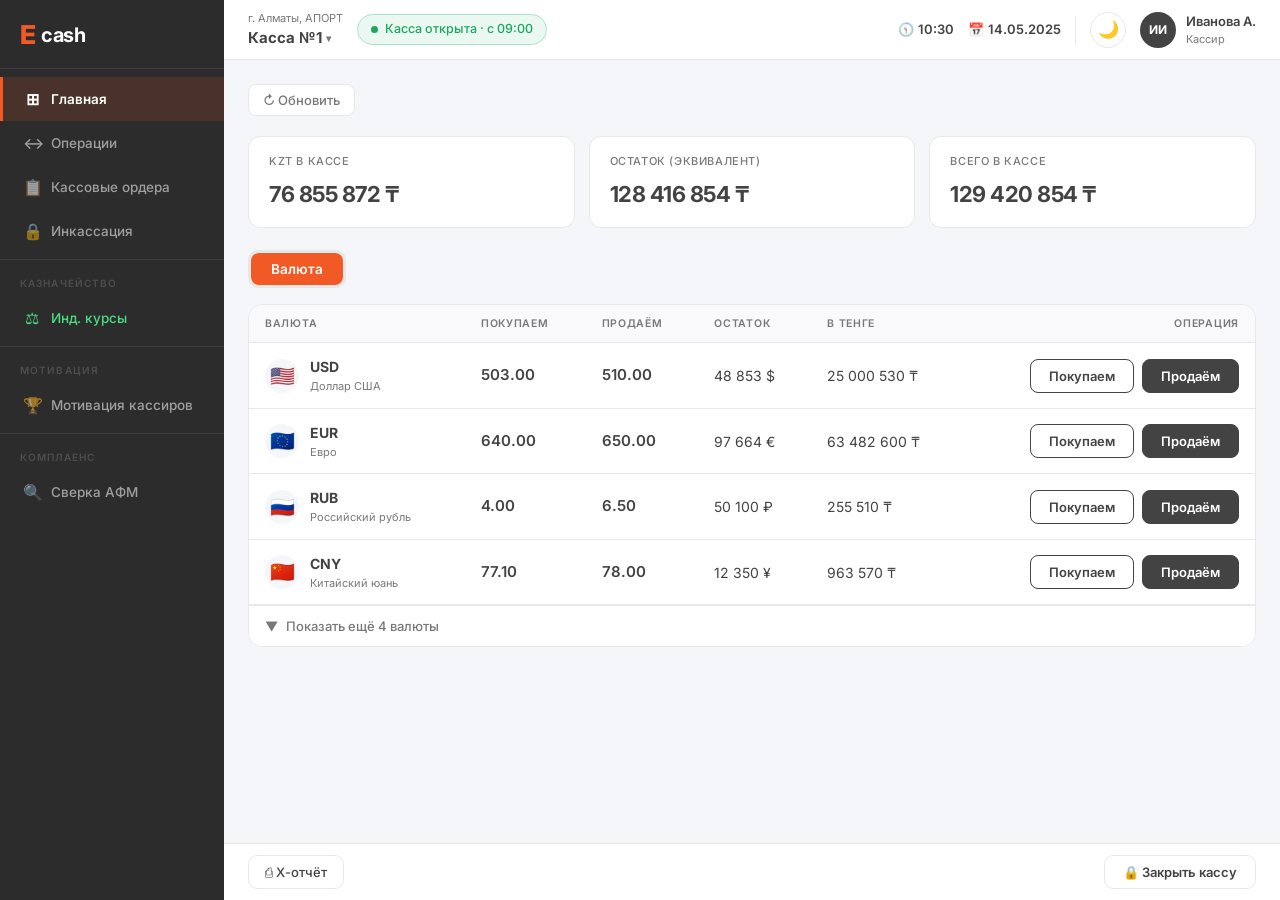
==== commit dbc7aa9b: "Add files via upload" ====
--- a/index.html
+++ b/index.html
@@ -20,6 +20,7 @@
     <div class="nav-item active"><span class="nav-icon">⊞</span><span class="nav-label">Главная</span></div>
     <div class="nav-item" onclick="location.href='operations.html'"><span class="nav-icon">↔</span><span class="nav-label">Операции</span></div>
     <div class="nav-item" onclick="location.href='cash-orders.html'"><span class="nav-icon">📋</span><span class="nav-label">Кассовые ордера</span></div>
+    <div class="nav-item" onclick="location.href='incassation.html'"><span class="nav-icon">🔒</span><span class="nav-label">Инкассация</span></div>
     <div class="nav-section nav-section-role">Казначейство</div>
     <div class="nav-item nav-treasury" onclick="window.open('treasury.html','treasury_window','width=1280,height=900')"><span class="nav-icon">⚖</span><span class="nav-label">Инд. курсы</span></div>
     <div class="nav-section nav-section-role">Мотивация</div>
